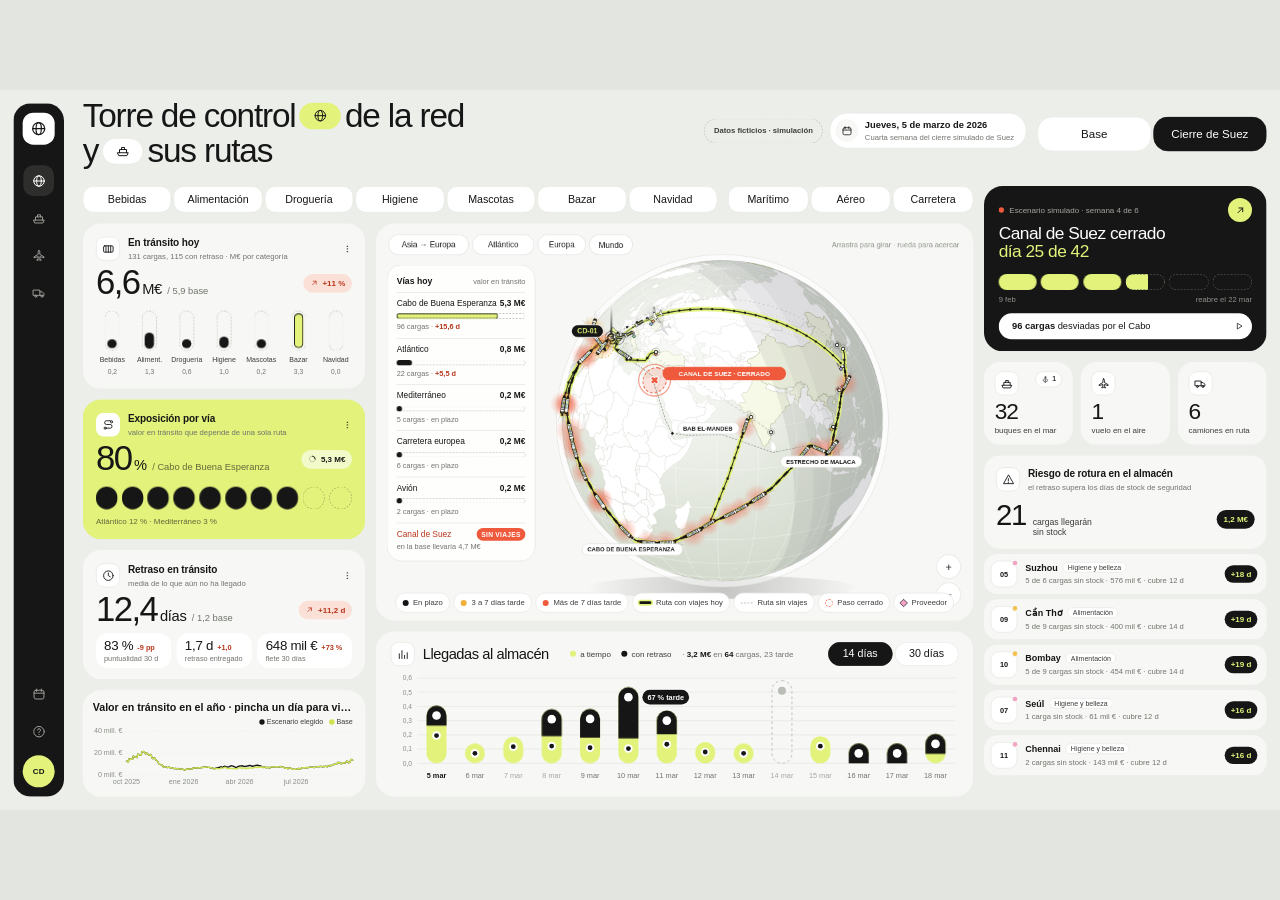
==== docs/index.html @ 864bf701 "Versión web de la Torre en GitHub Pages - docs/: el mismo informe en el navegador, montado a partir " ====
<!doctype html>
<html lang="es">
<head>
<meta charset="utf-8">
<meta name="viewport" content="width=device-width, initial-scale=1">
<title>Torre de control · aprovisionamiento global</title>
<meta name="description" content="Informe de Power BI llevado a la web: globo 3D de una red de aprovisionamiento ficticia, día a día, con un cierre simulado del canal de Suez.">
<link rel="icon" href="data:image/svg+xml,%3Csvg xmlns='http://www.w3.org/2000/svg' viewBox='0 0 32 32'%3E%3Ccircle cx='16' cy='16' r='14' fill='%23161616'/%3E%3Cpath d='M4 16h24M16 2c5 4 5 24 0 28M16 2c-5 4-5 24 0 28' stroke='%23E2F27A' stroke-width='2' fill='none'/%3E%3C/svg%3E">
<link rel="stylesheet" href="estilo.css">
</head>
<body>
<div id="exterior">
  <div id="lienzo" aria-live="polite"></div>
</div>
<div id="tooltip" role="tooltip" hidden></div>
<div id="cargando">Cargando la torre de control…</div>
<noscript><p class="sinjs">Esta página necesita JavaScript para dibujar el informe.</p></noscript>
<script type="module" src="js/app.js"></script>
</body>
</html>
---- docs/estilo.css ----
/* Versión web del informe «Torre de control». La página mide 1920 × 1080 como en Power BI y se escala para caber
   en la ventana («Ajustar a la página»); fuera de ella se ve el color de fondo exterior del informe. */
:root {
  --exterior: #E3E6E0;
  --letra: 'Segoe UI Variable Display', 'Segoe UI', 'Selawik', -apple-system, 'Helvetica Neue', Arial, sans-serif;
}

html, body {
  margin: 0;
  height: 100%;
  overflow: hidden;
  background: var(--exterior);
  font-family: var(--letra);
  -webkit-font-smoothing: antialiased;
}

#exterior { position: fixed; inset: 0; overflow: hidden; }

#lienzo {
  position: absolute;
  width: 1920px;
  height: 1080px;
  transform-origin: 0 0;
  overflow: hidden;
  background: #ECEEEA;
}

/* Contenedor de cada objeto visual: posición, capa, fondo, borde y radio como en el archivo del informe. */
.vis { position: absolute; box-sizing: border-box; overflow: hidden; }
.vis > .cuerpo { position: absolute; overflow: hidden; }
.vis .titulo { position: absolute; white-space: nowrap; overflow: hidden; text-overflow: ellipsis; }
.vis iframe { display: block; border: 0; width: 100%; height: 100%; background: transparent; }

/* Botones del informe: transparentes, encima de los iconos que dibuja el HTML. */
.boton { cursor: pointer; }
.boton:focus-visible { outline: 2px solid #161616; outline-offset: 2px; border-radius: 12px; }

/* Segmentador de botones (advancedSlicerVisual) */
.seg { display: grid; width: 100%; height: 100%; box-sizing: border-box; }
.seg button {
  font: inherit; margin: 0; padding: 0 6px; min-width: 0; cursor: pointer; display: flex; align-items: center;
  justify-content: center; white-space: nowrap; overflow: hidden; text-overflow: ellipsis; box-sizing: border-box;
  -webkit-tap-highlight-color: transparent;
}
.seg button:focus-visible { outline: 2px solid #161616; outline-offset: 1px; }

/* Etiqueta emergente con el aspecto de las de Power BI */
#tooltip {
  position: fixed; z-index: 1000; pointer-events: none; max-width: 360px;
  background: #FFFFFF; color: #252423; border: 1px solid #E1DFDD; border-radius: 4px;
  box-shadow: 0 3.2px 7.2px rgba(0, 0, 0, .13), 0 .6px 1.8px rgba(0, 0, 0, .11);
  font: 12px/1.35 'Segoe UI', 'Selawik', -apple-system, Arial, sans-serif; padding: 6px 10px;
}
#tooltip table { border-collapse: collapse; }
#tooltip td { padding: 2px 0; vertical-align: top; }
#tooltip td.k { color: #605E5C; padding-right: 16px; white-space: nowrap; }
#tooltip td.v { font-weight: 600; }
#tooltip .solo { white-space: nowrap; }

#cargando {
  position: fixed; inset: 0; display: flex; align-items: center; justify-content: center;
  background: var(--exterior); color: #3B3D3A; font-size: 15px; letter-spacing: .01em; z-index: 2000;
  transition: opacity .25s;
}
#cargando.fuera { opacity: 0; pointer-events: none; }
.sinjs { position: fixed; inset: 0; margin: 0; display: grid; place-items: center; font-family: var(--letra); }
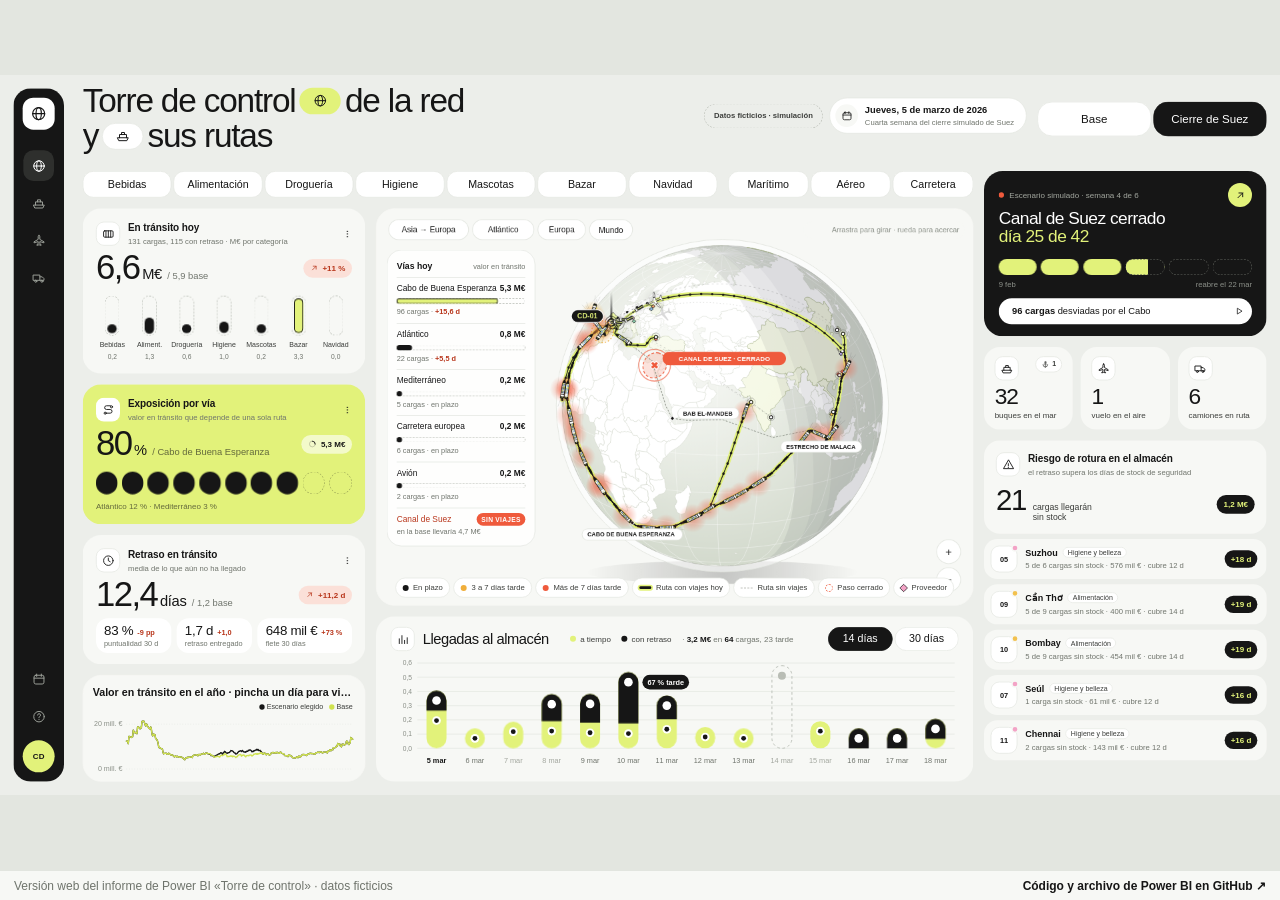
==== commit f7feb315: "Versión web: barra al pie con el enlace al repositorio - Una barra fina al pie, como la de Power BI " ====
--- a/docs/index.html
+++ b/docs/index.html
@@ -12,6 +12,11 @@
 <div id="exterior">
   <div id="lienzo" aria-live="polite"></div>
 </div>
+<!-- Barra al pie, como la de Power BI al publicar en la web: el lienzo del informe queda encima, igual que en Power BI -->
+<footer id="pie">
+  <span class="que">Versión web del informe de Power BI «Torre de control» · datos ficticios</span>
+  <a href="https://github.com/santiagomoya1d-dotcom/powerbi-torre-control-global" target="_blank" rel="noopener">Código y archivo de Power BI en GitHub ↗</a>
+</footer>
 <div id="tooltip" role="tooltip" hidden></div>
 <div id="cargando">Cargando la torre de control…</div>
 <noscript><p class="sinjs">Esta página necesita JavaScript para dibujar el informe.</p></noscript>
--- a/docs/estilo.css
+++ b/docs/estilo.css
@@ -14,7 +14,18 @@
   -webkit-font-smoothing: antialiased;
 }
 
-#exterior { position: fixed; inset: 0; overflow: hidden; }
+#exterior { position: fixed; inset: 0 0 var(--pie) 0; overflow: hidden; }
+
+/* Barra al pie con el enlace al repositorio */
+:root { --pie: 30px; }
+#pie {
+  position: fixed; left: 0; right: 0; bottom: 0; height: var(--pie); box-sizing: border-box; padding: 0 14px;
+  display: flex; align-items: center; justify-content: space-between; gap: 12px;
+  background: #F7F8F5; border-top: 1px solid #E2E5DF; color: #6F746C; font-size: 12px; white-space: nowrap;
+}
+#pie a { color: #161616; text-decoration: none; font-weight: 600; }
+#pie a:hover, #pie a:focus-visible { text-decoration: underline; }
+@media (max-width: 640px) { #pie .que { display: none; } #pie { justify-content: flex-end; } }
 
 #lienzo {
   position: absolute;
